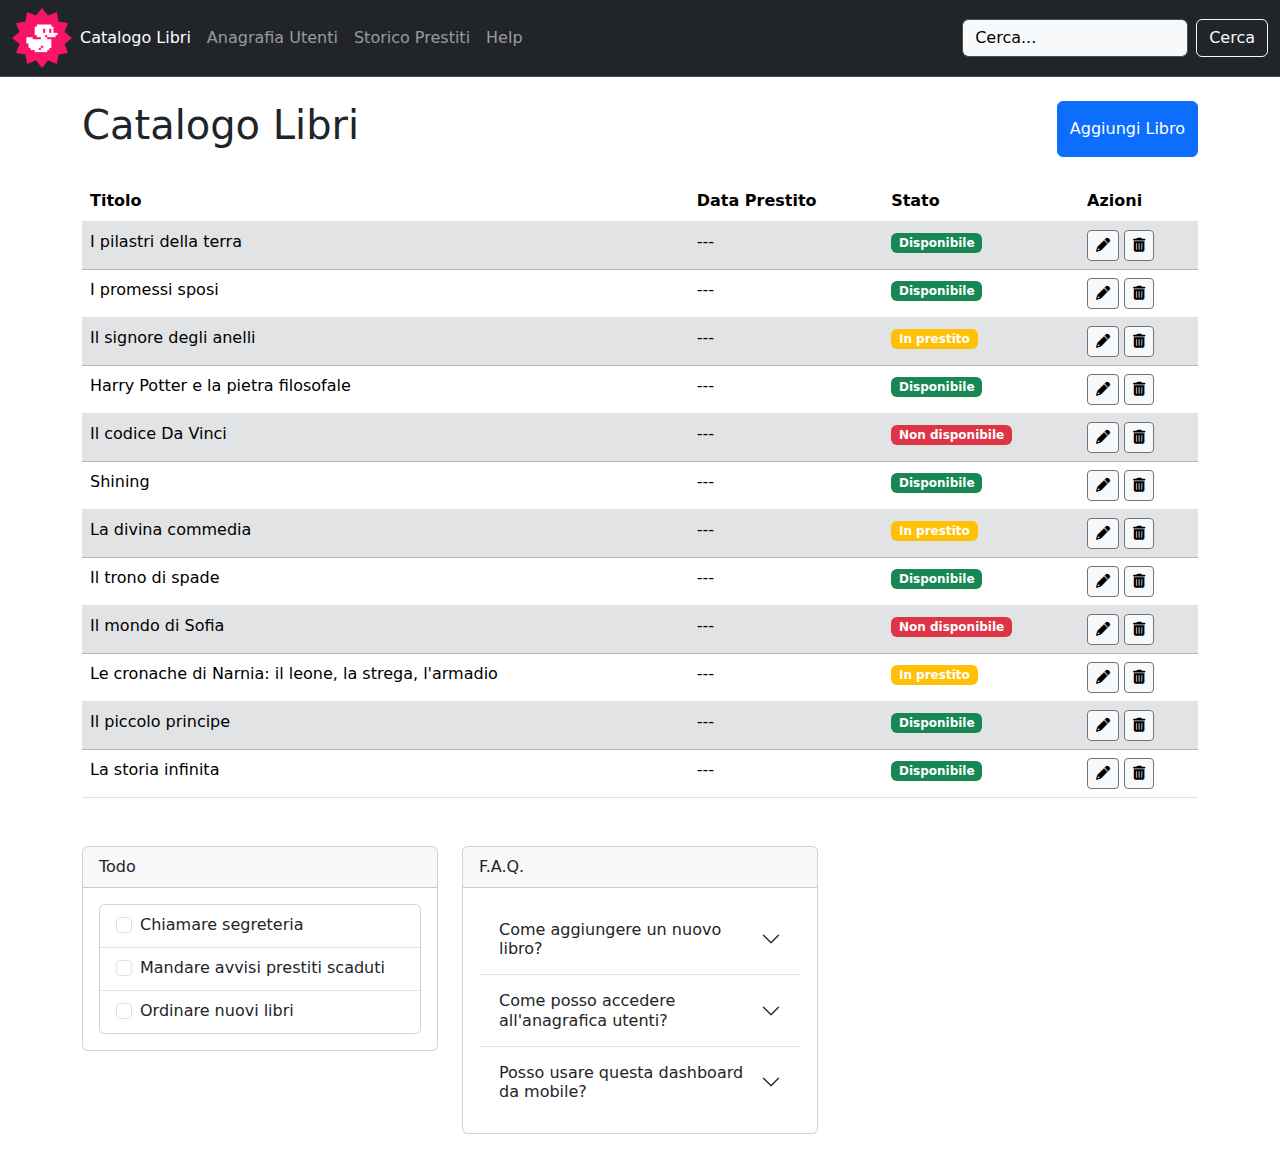
==== index.html @ 3b295811 "changed structure card" ====
<!doctype html>
<html lang="en">

<head>
  <!-- Impostazioni di base del documento HTML -->
  <meta charset="utf-8">
  <meta name="viewport" content="width=device-width, initial-scale=1">
  <link rel="icon" type="image/x-icon" href="/images/duck.png">
  <title>Dashboard</title>

  <!-- Importazione del foglio di stile di Bootstrap -->
  <link href="https://cdn.jsdelivr.net/npm/bootstrap@5.3.3/dist/css/bootstrap.min.css" rel="stylesheet"
    integrity="sha384-QWTKZyjpPEjISv5WaRU9OFeRpok6YctnYmDr5pNlyT2bRjXh0JMhjY6hW+ALEwIH" crossorigin="anonymous">

  <!-- Importazione di Font Awesome per le icone -->
  <link rel="stylesheet" href="https://cdnjs.cloudflare.com/ajax/libs/font-awesome/6.0.0-beta3/css/all.min.css">

  <!-- Importazione del foglio di stile personalizzato -->
  <link rel="stylesheet" href="css/style.css">
</head>


<body>

  <!-- Navbar con sfondo scuro e bordo inferiore -->
  <nav class="navbar navbar-expand-md bg-dark border-bottom border-body" data-bs-theme="dark">
    <div class="container-fluid">
      <!-- Logo -->
      <img src="images/duck.png" width="60" height="60">

      <!-- Bottone per il menu a tendina (visibile su dispositivi mobili) -->
      <button class="navbar-toggler" type="button" data-bs-toggle="collapse" data-bs-target="#navbarNavDropdown"
        aria-controls="navbarNavDropdown" aria-expanded="false" aria-label="Toggle navigation">
        <span class="navbar-toggler-icon"></span>
      </button>

      <!-- Contenuto della navbar -->
      <div class="collapse navbar-collapse" id="navbarNavDropdown">
        <ul class="navbar-nav me-auto">
          <!-- Link di navigazione -->
          <li class="nav-item">
            <a class="nav-link active" aria-current="page" href="#">Catalogo Libri</a>
          </li>
          <li class="nav-item">
            <a class="nav-link" href="#">Anagrafia Utenti</a>
          </li>
          <li class="nav-item">
            <a class="nav-link" href="#">Storico Prestiti</a>
          </li>
          <li class="nav-item">
            <a class="nav-link" href="#">Help</a>
          </li>
        </ul>

        <!-- Form di ricerca -->
        <form class="d-flex ms-auto" role="search">
          <input class="form-control me-2 bg-light" type="search" placeholder="Cerca..." aria-label="Search">
          <button class="btn btn-outline-light" type="submit">Cerca</button>
        </form>
      </div>
    </div>
  </nav>

  <!-- Contenitore principale -->
  <div class="container">
    <!-- Intestazione della pagina e pulsante "Aggiungi Libro" -->
    <div class="d-flex justify-content-between mt-4 mb-4">
      <h1>Catalogo Libri</h1>
      <button class="btn btn-primary">Aggiungi Libro</button>
    </div>

    <!-- Tabella dei libri -->
    <table class="table">
      <thead>
        <!-- Righe della tabella con i libri -->
        <tr>
          <th scope="col">Titolo</th>
          <th scope="col" class="d-none d-lg-table-cell">Data Prestito</th>
          <th scope="col">Stato</th>
          <th scope="col">Azioni</th>
        </tr>
      </thead>
      <tbody>
        <tr class="table-secondary">
          <td>I pilastri della terra</td>
          <td class="d-none d-lg-table-cell">---</td>
          <td><span class="badge text-bg-success">Disponibile</span></td>
          <td class="text-nowrap">
            <!-- Pulsanti di modifica e cancellazione -->
            <button class="btn btn-light btn-sm border border-secondary d-inline-block">
              <i class="fas fa-pencil-alt"></i>
            </button>
            <button class="btn btn-light btn-sm border border-secondary d-inline-block">
              <i class="fas fa-trash-alt"></i>
            </button>
          </td>
        </tr>
        <tr>
          <td>I promessi sposi</td>
          <td class="d-none d-lg-table-cell">---</td>
          <td><span class="badge text-bg-success">Disponibile</span></td>
          <td class="text-nowrap">
            <button class="btn btn-light btn-sm border border-secondary d-inline-block">
              <i class="fas fa-pencil-alt"></i>
            </button>
            <button class="btn btn-light btn-sm border border-secondary d-inline-block">
              <i class="fas fa-trash-alt"></i>
            </button>
          </td>
        </tr>
        <tr class="table-secondary">
          <td>Il signore degli anelli</td>
          <td class="d-none d-lg-table-cell">---</td>
          <td><span class="badge text-bg-warning text-white">In prestito</span></td>
          <td class="text-nowrap">
            <button class="btn btn-light btn-sm border border-secondary d-inline-block">
              <i class="fas fa-pencil-alt"></i>
            </button>
            <button class="btn btn-light btn-sm border border-secondary d-inline-block">
              <i class="fas fa-trash-alt"></i>
            </button>
          </td>
        </tr>
        <tr>
          <td>Harry Potter e la pietra filosofale</td>
          <td class="d-none d-lg-table-cell">---</td>
          <td><span class="badge text-bg-success">Disponibile</span></td>
          <td class="text-nowrap">
            <button class="btn btn-light btn-sm border border-secondary d-inline-block">
              <i class="fas fa-pencil-alt"></i>
            </button>
            <button class="btn btn-light btn-sm border border-secondary d-inline-block">
              <i class="fas fa-trash-alt"></i>
            </button>
          </td>
        </tr>
        <tr class="table-secondary">
          <td>Il codice Da Vinci</td>
          <td class="d-none d-lg-table-cell">---</td>
          <td><span class="badge text-bg-danger">Non disponibile</span></td>
          <td class="text-nowrap">
            <button class="btn btn-light btn-sm border border-secondary d-inline-block">
              <i class="fas fa-pencil-alt"></i>
            </button>
            <button class="btn btn-light btn-sm border border-secondary d-inline-block">
              <i class="fas fa-trash-alt"></i>
            </button>
          </td>
        </tr>
        <tr>
          <td>Shining</td>
          <td class="d-none d-lg-table-cell">---</td>
          <td><span class="badge text-bg-success">Disponibile</span></td>
          <td class="text-nowrap">
            <button class="btn btn-light btn-sm border border-secondary d-inline-block">
              <i class="fas fa-pencil-alt"></i>
            </button>
            <button class="btn btn-light btn-sm border border-secondary d-inline-block">
              <i class="fas fa-trash-alt"></i>
            </button>
          </td>
        </tr>
        <tr class="table-secondary">
          <td>La divina commedia</td>
          <td class="d-none d-lg-table-cell">---</td>
          <td><span class="badge text-bg-warning text-white">In prestito</span></td>
          <td class="text-nowrap">
            <button class="btn btn-light btn-sm border border-secondary d-inline-block">
              <i class="fas fa-pencil-alt"></i>
            </button>
            <button class="btn btn-light btn-sm border border-secondary d-inline-block">
              <i class="fas fa-trash-alt"></i>
            </button>
          </td>
        </tr>
        <tr>
          <td>Il trono di spade</td>
          <td class="d-none d-lg-table-cell">---</td>
          <td><span class="badge text-bg-success">Disponibile</span></td>
          <td class="text-nowrap">
            <button class="btn btn-light btn-sm border border-secondary d-inline-block">
              <i class="fas fa-pencil-alt"></i>
            </button>
            <button class="btn btn-light btn-sm border border-secondary d-inline-block">
              <i class="fas fa-trash-alt"></i>
            </button>
          </td>
        </tr>
        <tr class="table-secondary">
          <td>Il mondo di Sofia</td>
          <td class="d-none d-lg-table-cell">---</td>
          <td><span class="badge text-bg-danger">Non disponibile</span></td>
          <td class="text-nowrap">
            <button class="btn btn-light btn-sm border border-secondary d-inline-block">
              <i class="fas fa-pencil-alt"></i>
            </button>
            <button class="btn btn-light btn-sm border border-secondary d-inline-block">
              <i class="fas fa-trash-alt"></i>
            </button>
          </td>
        </tr>
        <tr>
          <td>Le cronache di Narnia: il leone, la strega, l'armadio</td>
          <td class="d-none d-lg-table-cell">---</td>
          <td><span class="badge text-bg-warning text-white">In prestito</span></td>
          <td class="text-nowrap">
            <button class="btn btn-light btn-sm border border-secondary d-inline-block">
              <i class="fas fa-pencil-alt"></i>
            </button>
            <button class="btn btn-light btn-sm border border-secondary d-inline-block">
              <i class="fas fa-trash-alt"></i>
            </button>
          </td>
        </tr>
        <tr class="table-secondary">
          <td>Il piccolo principe</td>
          <td class="d-none d-lg-table-cell">---</td>
          <td><span class="badge text-bg-success">Disponibile</span></td>
          <td class="text-nowrap">
            <button class="btn btn-light btn-sm border border-secondary d-inline-block">
              <i class="fas fa-pencil-alt"></i>
            </button>
            <button class="btn btn-light btn-sm border border-secondary d-inline-block">
              <i class="fas fa-trash-alt"></i>
            </button>
          </td>
        </tr>
        <tr>
          <td>La storia infinita</td>
          <td class="d-none d-lg-table-cell">---</td>
          <td><span class="badge text-bg-success">Disponibile</span></td>
          <td class="text-nowrap">
            <button class="btn btn-light btn-sm border border-secondary d-inline-block">
              <i class="fas fa-pencil-alt"></i>
            </button>
            <button class="btn btn-light btn-sm border border-secondary d-inline-block">
              <i class="fas fa-trash-alt"></i>
            </button>
          </td>
        </tr>
      </tbody>
    </table>
  </div>



  <div class="container mt-5">
    <div class="row">
      <div class="col-lg-4 mb-4"> <!-- Card 1 -->
        <div class="card">
          <div class="card-header">
            Todo
          </div>
          <div class="card-body">
            <div class="card">
              <ul class="list-group list-group-flush">
                <li class="list-group-item">
                  <div class="form-check">
                    <input class="form-check-input" type="checkbox" value="" id="todo1">
                    <label class="form-check-label" for="todo1">Chiamare segreteria</label>
                  </div>
                </li>
                <li class="list-group-item">
                  <div class="form-check">
                    <input class="form-check-input" type="checkbox" value="" id="todo2">
                    <label class="form-check-label" for="todo2">Mandare avvisi prestiti scaduti</label>
                  </div>
                </li>
                <li class="list-group-item">
                  <div class="form-check">
                    <input class="form-check-input" type="checkbox" value="" id="todo3">
                    <label class="form-check-label" for="todo3">Ordinare nuovi libri</label>
                  </div>
                </li>
              </ul>
            </div>
          </div>
        </div>
      </div>
      <div class="col-lg-4 mb-4"> <!-- Card 2 -->
        <div class="card">
          <div class="card-header">
            F.A.Q.
          </div>
          <div class="card-body">
            <div class="accordion accordion-flush" id="accordionFlushExample">
              <div class="accordion-item">
                <h2 class="accordion-header">
                  <button class="accordion-button collapsed" type="button" data-bs-toggle="collapse"
                    data-bs-target="#flush-collapseOne" aria-expanded="false" aria-controls="flush-collapseOne">
                    Come aggiungere un nuovo libro?
                  </button>
                </h2>
                <div id="flush-collapseOne" class="accordion-collapse collapse" data-bs-parent="#accordionFlushExample">
                  <div class="accordion-body">Lorem ipsum dolor sit amet consectetur adipisicing elit. Eveniet sed ullam
                    odio aliquid dolorum fugit. Reiciendis veniam doloremque nihil modi eos accusamus nisi obcaecati
                    alias,
                    animi eius laudantium consectetur et.
                  </div>
                </div>
              </div>
              <div class="accordion-item">
                <h2 class="accordion-header">
                  <button class="accordion-button collapsed" type="button" data-bs-toggle="collapse"
                    data-bs-target="#flush-collapseTwo" aria-expanded="false" aria-controls="flush-collapseTwo">
                    Come posso accedere all'anagrafica utenti?
                  </button>
                </h2>
                <div id="flush-collapseTwo" class="accordion-collapse collapse" data-bs-parent="#accordionFlushExample">
                  <div class="accordion-body">Lorem ipsum dolor sit amet consectetur adipisicing elit. Itaque architecto
                    at
                    fugit aliquid quia expedita velit iste repellendus quae, praesentium natus numquam, corrupti ipsum
                    cupiditate dolorum nostrum, provident ab sed?</div>
                </div>
              </div>
              <div class="accordion-item">
                <h2 class="accordion-header">
                  <button class="accordion-button collapsed" type="button" data-bs-toggle="collapse"
                    data-bs-target="#flush-collapseThree" aria-expanded="false" aria-controls="flush-collapseThree">
                    Posso usare questa dashboard da mobile?
                  </button>
                </h2>
                <div id="flush-collapseThree" class="accordion-collapse collapse"
                  data-bs-parent="#accordionFlushExample">
                  <div class="accordion-body">Lorem ipsum dolor sit amet consectetur adipisicing elit. Cupiditate eius,
                    dolore, ex debitis, quo perferendis nisi molestias iste accusantium asperiores optio? Voluptates
                    enim
                    laboriosam expedita. Ratione sapiente ut recusandae sit!
                  </div>
                </div>
              </div>
            </div>
          </div>
        </div>
      </div>
    </div>
  </div>



  <!-- Importazione del bundle JavaScript di Bootstrap -->
  <script src="https://cdn.jsdelivr.net/npm/bootstrap@5.3.3/dist/js/bootstrap.bundle.min.js"
    integrity="sha384-YvpcrYf0tY3lHB60NNkmXc5s9fDVZLESaAA55NDzOxhy9GkcIdslK1eN7N6jIeHz"
    crossorigin="anonymous"></script>
</body>

</html>
---- css/style.css ----
::placeholder {
  color: black !important;
}
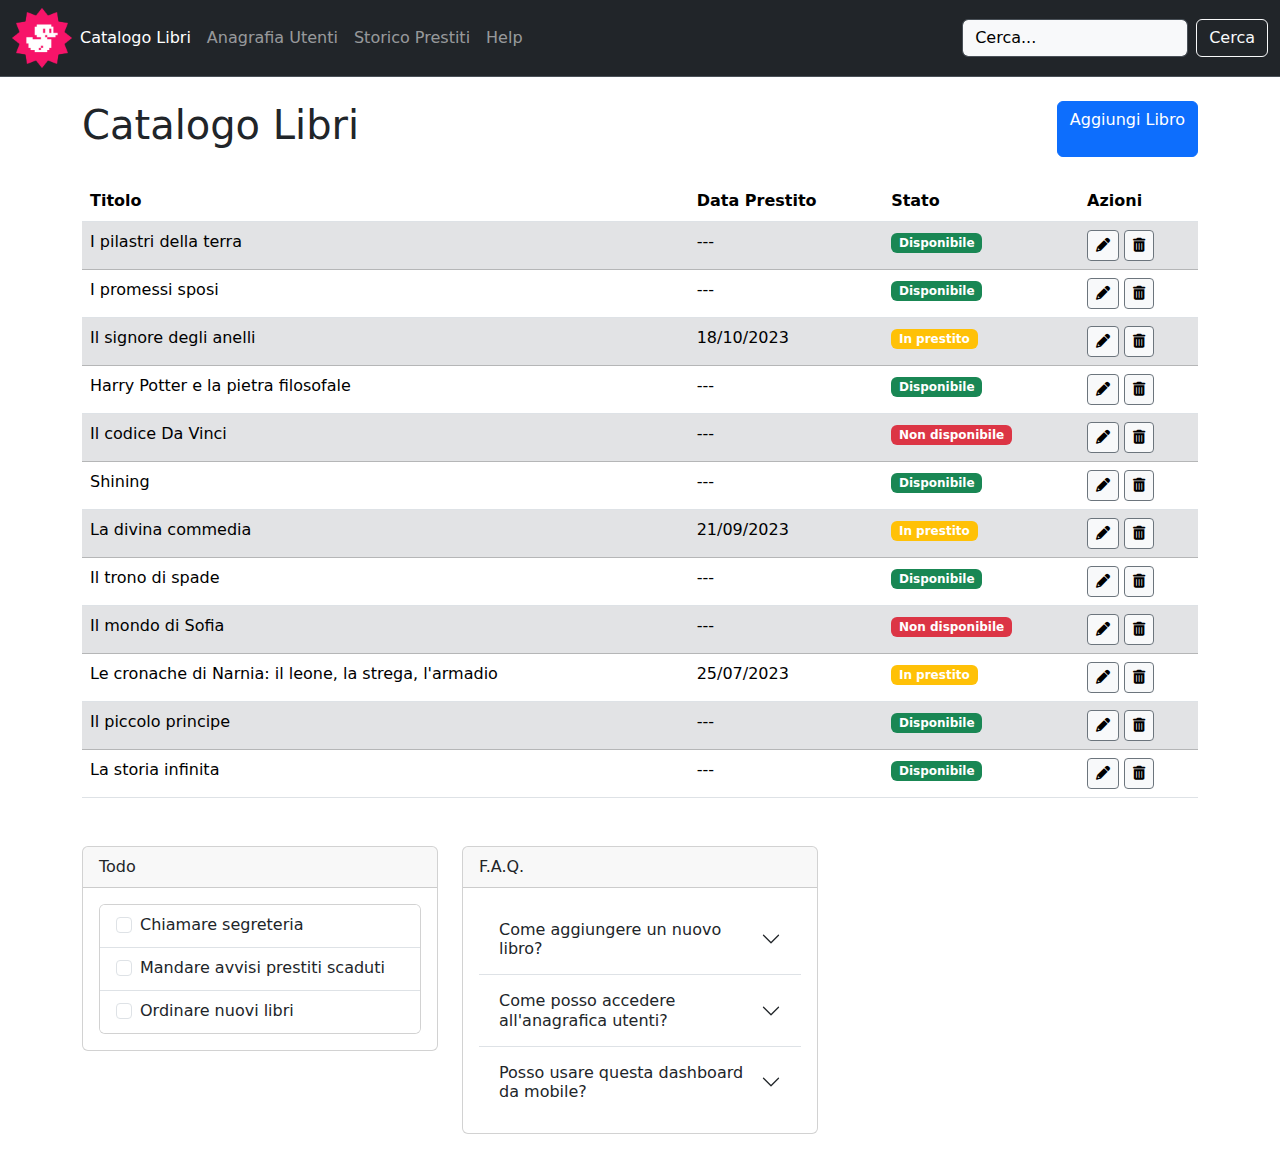
==== commit 354fdf93: "add new page, add data table" ====
--- a/index.html
+++ b/index.html
@@ -66,7 +66,8 @@
     <!-- Intestazione della pagina e pulsante "Aggiungi Libro" -->
     <div class="d-flex justify-content-between mt-4 mb-4">
       <h1>Catalogo Libri</h1>
-      <button class="btn btn-primary">Aggiungi Libro</button>
+      <a href="pages/new_book.html" class="btn btn-primary">Aggiungi Libro</a>
+
     </div>
 
     <!-- Tabella dei libri -->
@@ -110,7 +111,7 @@
         </tr>
         <tr class="table-secondary">
           <td>Il signore degli anelli</td>
-          <td class="d-none d-lg-table-cell">---</td>
+          <td class="d-none d-lg-table-cell">18/10/2023</td>
           <td><span class="badge text-bg-warning text-white">In prestito</span></td>
           <td class="text-nowrap">
             <button class="btn btn-light btn-sm border border-secondary d-inline-block">
@@ -162,7 +163,7 @@
         </tr>
         <tr class="table-secondary">
           <td>La divina commedia</td>
-          <td class="d-none d-lg-table-cell">---</td>
+          <td class="d-none d-lg-table-cell">21/09/2023</td>
           <td><span class="badge text-bg-warning text-white">In prestito</span></td>
           <td class="text-nowrap">
             <button class="btn btn-light btn-sm border border-secondary d-inline-block">
@@ -201,7 +202,7 @@
         </tr>
         <tr>
           <td>Le cronache di Narnia: il leone, la strega, l'armadio</td>
-          <td class="d-none d-lg-table-cell">---</td>
+          <td class="d-none d-lg-table-cell">25/07/2023</td>
           <td><span class="badge text-bg-warning text-white">In prestito</span></td>
           <td class="text-nowrap">
             <button class="btn btn-light btn-sm border border-secondary d-inline-block">
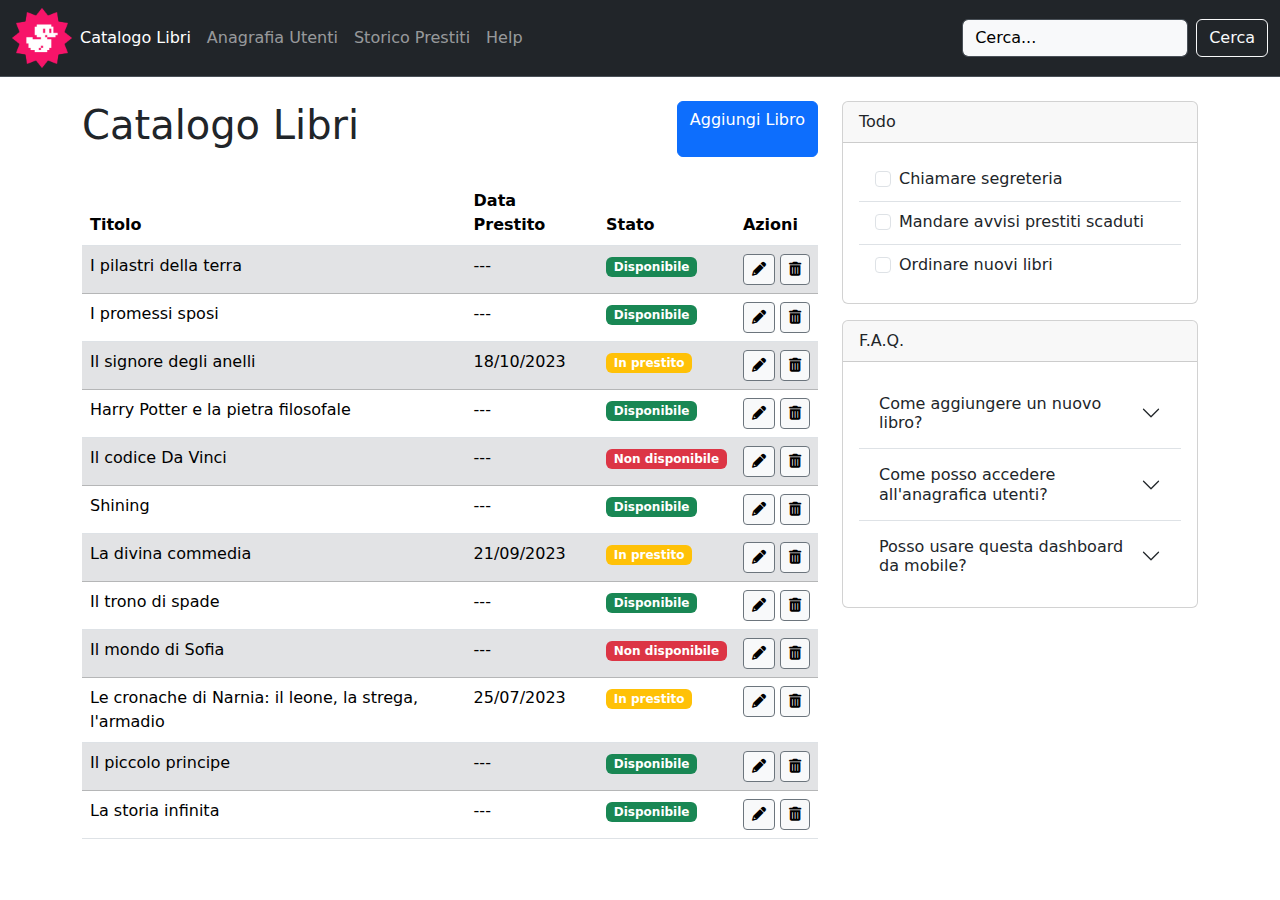
==== commit 83b255a3: "homepage finished" ====
--- a/index.html
+++ b/index.html
@@ -63,226 +63,222 @@
 
   <!-- Contenitore principale -->
   <div class="container">
-    <!-- Intestazione della pagina e pulsante "Aggiungi Libro" -->
-    <div class="d-flex justify-content-between mt-4 mb-4">
-      <h1>Catalogo Libri</h1>
-      <a href="pages/new_book.html" class="btn btn-primary">Aggiungi Libro</a>
-
-    </div>
-
-    <!-- Tabella dei libri -->
-    <table class="table">
-      <thead>
-        <!-- Righe della tabella con i libri -->
-        <tr>
-          <th scope="col">Titolo</th>
-          <th scope="col" class="d-none d-lg-table-cell">Data Prestito</th>
-          <th scope="col">Stato</th>
-          <th scope="col">Azioni</th>
-        </tr>
-      </thead>
-      <tbody>
-        <tr class="table-secondary">
-          <td>I pilastri della terra</td>
-          <td class="d-none d-lg-table-cell">---</td>
-          <td><span class="badge text-bg-success">Disponibile</span></td>
-          <td class="text-nowrap">
-            <!-- Pulsanti di modifica e cancellazione -->
-            <button class="btn btn-light btn-sm border border-secondary d-inline-block">
-              <i class="fas fa-pencil-alt"></i>
-            </button>
-            <button class="btn btn-light btn-sm border border-secondary d-inline-block">
-              <i class="fas fa-trash-alt"></i>
-            </button>
-          </td>
-        </tr>
-        <tr>
-          <td>I promessi sposi</td>
-          <td class="d-none d-lg-table-cell">---</td>
-          <td><span class="badge text-bg-success">Disponibile</span></td>
-          <td class="text-nowrap">
-            <button class="btn btn-light btn-sm border border-secondary d-inline-block">
-              <i class="fas fa-pencil-alt"></i>
-            </button>
-            <button class="btn btn-light btn-sm border border-secondary d-inline-block">
-              <i class="fas fa-trash-alt"></i>
-            </button>
-          </td>
-        </tr>
-        <tr class="table-secondary">
-          <td>Il signore degli anelli</td>
-          <td class="d-none d-lg-table-cell">18/10/2023</td>
-          <td><span class="badge text-bg-warning text-white">In prestito</span></td>
-          <td class="text-nowrap">
-            <button class="btn btn-light btn-sm border border-secondary d-inline-block">
-              <i class="fas fa-pencil-alt"></i>
-            </button>
-            <button class="btn btn-light btn-sm border border-secondary d-inline-block">
-              <i class="fas fa-trash-alt"></i>
-            </button>
-          </td>
-        </tr>
-        <tr>
-          <td>Harry Potter e la pietra filosofale</td>
-          <td class="d-none d-lg-table-cell">---</td>
-          <td><span class="badge text-bg-success">Disponibile</span></td>
-          <td class="text-nowrap">
-            <button class="btn btn-light btn-sm border border-secondary d-inline-block">
-              <i class="fas fa-pencil-alt"></i>
-            </button>
-            <button class="btn btn-light btn-sm border border-secondary d-inline-block">
-              <i class="fas fa-trash-alt"></i>
-            </button>
-          </td>
-        </tr>
-        <tr class="table-secondary">
-          <td>Il codice Da Vinci</td>
-          <td class="d-none d-lg-table-cell">---</td>
-          <td><span class="badge text-bg-danger">Non disponibile</span></td>
-          <td class="text-nowrap">
-            <button class="btn btn-light btn-sm border border-secondary d-inline-block">
-              <i class="fas fa-pencil-alt"></i>
-            </button>
-            <button class="btn btn-light btn-sm border border-secondary d-inline-block">
-              <i class="fas fa-trash-alt"></i>
-            </button>
-          </td>
-        </tr>
-        <tr>
-          <td>Shining</td>
-          <td class="d-none d-lg-table-cell">---</td>
-          <td><span class="badge text-bg-success">Disponibile</span></td>
-          <td class="text-nowrap">
-            <button class="btn btn-light btn-sm border border-secondary d-inline-block">
-              <i class="fas fa-pencil-alt"></i>
-            </button>
-            <button class="btn btn-light btn-sm border border-secondary d-inline-block">
-              <i class="fas fa-trash-alt"></i>
-            </button>
-          </td>
-        </tr>
-        <tr class="table-secondary">
-          <td>La divina commedia</td>
-          <td class="d-none d-lg-table-cell">21/09/2023</td>
-          <td><span class="badge text-bg-warning text-white">In prestito</span></td>
-          <td class="text-nowrap">
-            <button class="btn btn-light btn-sm border border-secondary d-inline-block">
-              <i class="fas fa-pencil-alt"></i>
-            </button>
-            <button class="btn btn-light btn-sm border border-secondary d-inline-block">
-              <i class="fas fa-trash-alt"></i>
-            </button>
-          </td>
-        </tr>
-        <tr>
-          <td>Il trono di spade</td>
-          <td class="d-none d-lg-table-cell">---</td>
-          <td><span class="badge text-bg-success">Disponibile</span></td>
-          <td class="text-nowrap">
-            <button class="btn btn-light btn-sm border border-secondary d-inline-block">
-              <i class="fas fa-pencil-alt"></i>
-            </button>
-            <button class="btn btn-light btn-sm border border-secondary d-inline-block">
-              <i class="fas fa-trash-alt"></i>
-            </button>
-          </td>
-        </tr>
-        <tr class="table-secondary">
-          <td>Il mondo di Sofia</td>
-          <td class="d-none d-lg-table-cell">---</td>
-          <td><span class="badge text-bg-danger">Non disponibile</span></td>
-          <td class="text-nowrap">
-            <button class="btn btn-light btn-sm border border-secondary d-inline-block">
-              <i class="fas fa-pencil-alt"></i>
-            </button>
-            <button class="btn btn-light btn-sm border border-secondary d-inline-block">
-              <i class="fas fa-trash-alt"></i>
-            </button>
-          </td>
-        </tr>
-        <tr>
-          <td>Le cronache di Narnia: il leone, la strega, l'armadio</td>
-          <td class="d-none d-lg-table-cell">25/07/2023</td>
-          <td><span class="badge text-bg-warning text-white">In prestito</span></td>
-          <td class="text-nowrap">
-            <button class="btn btn-light btn-sm border border-secondary d-inline-block">
-              <i class="fas fa-pencil-alt"></i>
-            </button>
-            <button class="btn btn-light btn-sm border border-secondary d-inline-block">
-              <i class="fas fa-trash-alt"></i>
-            </button>
-          </td>
-        </tr>
-        <tr class="table-secondary">
-          <td>Il piccolo principe</td>
-          <td class="d-none d-lg-table-cell">---</td>
-          <td><span class="badge text-bg-success">Disponibile</span></td>
-          <td class="text-nowrap">
-            <button class="btn btn-light btn-sm border border-secondary d-inline-block">
-              <i class="fas fa-pencil-alt"></i>
-            </button>
-            <button class="btn btn-light btn-sm border border-secondary d-inline-block">
-              <i class="fas fa-trash-alt"></i>
-            </button>
-          </td>
-        </tr>
-        <tr>
-          <td>La storia infinita</td>
-          <td class="d-none d-lg-table-cell">---</td>
-          <td><span class="badge text-bg-success">Disponibile</span></td>
-          <td class="text-nowrap">
-            <button class="btn btn-light btn-sm border border-secondary d-inline-block">
-              <i class="fas fa-pencil-alt"></i>
-            </button>
-            <button class="btn btn-light btn-sm border border-secondary d-inline-block">
-              <i class="fas fa-trash-alt"></i>
-            </button>
-          </td>
-        </tr>
-      </tbody>
-    </table>
-  </div>
-
-
-
-  <div class="container mt-5">
+
+    <!-- Righe di colonna per la tabella e le card -->
     <div class="row">
-      <div class="col-lg-4 mb-4"> <!-- Card 1 -->
-        <div class="card">
-          <div class="card-header">
-            Todo
-          </div>
+
+
+      <!-- Colonna per la tabella -->
+      <div class="col-lg-8">
+        <!-- Intestazione della pagina e pulsante "Aggiungi Libro" -->
+        <div class="d-flex justify-content-between mt-4 mb-4">
+          <h1>Catalogo Libri</h1>
+          <a href="pages/new_book.html" class="btn btn-primary">Aggiungi Libro</a>
+        </div>
+        <table class="table">
+          <thead>
+            <!-- Righe della tabella con i libri -->
+            <tr>
+              <th scope="col">Titolo</th>
+              <th scope="col" class="d-none d-lg-table-cell">Data Prestito</th>
+              <th scope="col">Stato</th>
+              <th scope="col">Azioni</th>
+            </tr>
+          </thead>
+          <tbody>
+            <tr class="table-secondary">
+              <td>I pilastri della terra</td>
+              <td class="d-none d-lg-table-cell">---</td>
+              <td><span class="badge text-bg-success">Disponibile</span></td>
+              <td class="text-nowrap">
+                <!-- Pulsanti di modifica e cancellazione -->
+                <button class="btn btn-light btn-sm border border-secondary d-inline-block">
+                  <i class="fas fa-pencil-alt"></i>
+                </button>
+                <button class="btn btn-light btn-sm border border-secondary d-inline-block">
+                  <i class="fas fa-trash-alt"></i>
+                </button>
+              </td>
+            </tr>
+            <tr>
+              <td>I promessi sposi</td>
+              <td class="d-none d-lg-table-cell">---</td>
+              <td><span class="badge text-bg-success">Disponibile</span></td>
+              <td class="text-nowrap">
+                <button class="btn btn-light btn-sm border border-secondary d-inline-block">
+                  <i class="fas fa-pencil-alt"></i>
+                </button>
+                <button class="btn btn-light btn-sm border border-secondary d-inline-block">
+                  <i class="fas fa-trash-alt"></i>
+                </button>
+              </td>
+            </tr>
+            <tr class="table-secondary">
+              <td>Il signore degli anelli</td>
+              <td class="d-none d-lg-table-cell">18/10/2023</td>
+              <td><span class="badge text-bg-warning text-white">In prestito</span></td>
+              <td class="text-nowrap">
+                <button class="btn btn-light btn-sm border border-secondary d-inline-block">
+                  <i class="fas fa-pencil-alt"></i>
+                </button>
+                <button class="btn btn-light btn-sm border border-secondary d-inline-block">
+                  <i class="fas fa-trash-alt"></i>
+                </button>
+              </td>
+            </tr>
+            <tr>
+              <td>Harry Potter e la pietra filosofale</td>
+              <td class="d-none d-lg-table-cell">---</td>
+              <td><span class="badge text-bg-success">Disponibile</span></td>
+              <td class="text-nowrap">
+                <button class="btn btn-light btn-sm border border-secondary d-inline-block">
+                  <i class="fas fa-pencil-alt"></i>
+                </button>
+                <button class="btn btn-light btn-sm border border-secondary d-inline-block">
+                  <i class="fas fa-trash-alt"></i>
+                </button>
+              </td>
+            </tr>
+            <tr class="table-secondary">
+              <td>Il codice Da Vinci</td>
+              <td class="d-none d-lg-table-cell">---</td>
+              <td><span class="badge text-bg-danger">Non disponibile</span></td>
+              <td class="text-nowrap">
+                <button class="btn btn-light btn-sm border border-secondary d-inline-block">
+                  <i class="fas fa-pencil-alt"></i>
+                </button>
+                <button class="btn btn-light btn-sm border border-secondary d-inline-block">
+                  <i class="fas fa-trash-alt"></i>
+                </button>
+              </td>
+            </tr>
+            <tr>
+              <td>Shining</td>
+              <td class="d-none d-lg-table-cell">---</td>
+              <td><span class="badge text-bg-success">Disponibile</span></td>
+              <td class="text-nowrap">
+                <button class="btn btn-light btn-sm border border-secondary d-inline-block">
+                  <i class="fas fa-pencil-alt"></i>
+                </button>
+                <button class="btn btn-light btn-sm border border-secondary d-inline-block">
+                  <i class="fas fa-trash-alt"></i>
+                </button>
+              </td>
+            </tr>
+            <tr class="table-secondary">
+              <td>La divina commedia</td>
+              <td class="d-none d-lg-table-cell">21/09/2023</td>
+              <td><span class="badge text-bg-warning text-white">In prestito</span></td>
+              <td class="text-nowrap">
+                <button class="btn btn-light btn-sm border border-secondary d-inline-block">
+                  <i class="fas fa-pencil-alt"></i>
+                </button>
+                <button class="btn btn-light btn-sm border border-secondary d-inline-block">
+                  <i class="fas fa-trash-alt"></i>
+                </button>
+              </td>
+            </tr>
+            <tr>
+              <td>Il trono di spade</td>
+              <td class="d-none d-lg-table-cell">---</td>
+              <td><span class="badge text-bg-success">Disponibile</span></td>
+              <td class="text-nowrap">
+                <button class="btn btn-light btn-sm border border-secondary d-inline-block">
+                  <i class="fas fa-pencil-alt"></i>
+                </button>
+                <button class="btn btn-light btn-sm border border-secondary d-inline-block">
+                  <i class="fas fa-trash-alt"></i>
+                </button>
+              </td>
+            </tr>
+            <tr class="table-secondary">
+              <td>Il mondo di Sofia</td>
+              <td class="d-none d-lg-table-cell">---</td>
+              <td><span class="badge text-bg-danger">Non disponibile</span></td>
+              <td class="text-nowrap">
+                <button class="btn btn-light btn-sm border border-secondary d-inline-block">
+                  <i class="fas fa-pencil-alt"></i>
+                </button>
+                <button class="btn btn-light btn-sm border border-secondary d-inline-block">
+                  <i class="fas fa-trash-alt"></i>
+                </button>
+              </td>
+            </tr>
+            <tr>
+              <td>Le cronache di Narnia: il leone, la strega, l'armadio</td>
+              <td class="d-none d-lg-table-cell">25/07/2023</td>
+              <td><span class="badge text-bg-warning text-white">In prestito</span></td>
+              <td class="text-nowrap">
+                <button class="btn btn-light btn-sm border border-secondary d-inline-block">
+                  <i class="fas fa-pencil-alt"></i>
+                </button>
+                <button class="btn btn-light btn-sm border border-secondary d-inline-block">
+                  <i class="fas fa-trash-alt"></i>
+                </button>
+              </td>
+            </tr>
+            <tr class="table-secondary">
+              <td>Il piccolo principe</td>
+              <td class="d-none d-lg-table-cell">---</td>
+              <td><span class="badge text-bg-success">Disponibile</span></td>
+              <td class="text-nowrap">
+                <button class="btn btn-light btn-sm border border-secondary d-inline-block">
+                  <i class="fas fa-pencil-alt"></i>
+                </button>
+                <button class="btn btn-light btn-sm border border-secondary d-inline-block">
+                  <i class="fas fa-trash-alt"></i>
+                </button>
+              </td>
+            </tr>
+            <tr>
+              <td>La storia infinita</td>
+              <td class="d-none d-lg-table-cell">---</td>
+              <td><span class="badge text-bg-success">Disponibile</span></td>
+              <td class="text-nowrap">
+                <button class="btn btn-light btn-sm border border-secondary d-inline-block">
+                  <i class="fas fa-pencil-alt"></i>
+                </button>
+                <button class="btn btn-light btn-sm border border-secondary d-inline-block">
+                  <i class="fas fa-trash-alt"></i>
+                </button>
+              </td>
+            </tr>
+          </tbody>
+        </table>
+      </div>
+
+      <!-- Colonna per le card -->
+      <div class="col-lg-4 mt-4">
+        <!-- Prima card -->
+        <div class="card mb-3">
+          <div class="card-header">Todo</div>
           <div class="card-body">
-            <div class="card">
-              <ul class="list-group list-group-flush">
-                <li class="list-group-item">
-                  <div class="form-check">
-                    <input class="form-check-input" type="checkbox" value="" id="todo1">
-                    <label class="form-check-label" for="todo1">Chiamare segreteria</label>
-                  </div>
-                </li>
-                <li class="list-group-item">
-                  <div class="form-check">
-                    <input class="form-check-input" type="checkbox" value="" id="todo2">
-                    <label class="form-check-label" for="todo2">Mandare avvisi prestiti scaduti</label>
-                  </div>
-                </li>
-                <li class="list-group-item">
-                  <div class="form-check">
-                    <input class="form-check-input" type="checkbox" value="" id="todo3">
-                    <label class="form-check-label" for="todo3">Ordinare nuovi libri</label>
-                  </div>
-                </li>
-              </ul>
-            </div>
+            <ul class="list-group list-group-flush">
+              <li class="list-group-item">
+                <div class="form-check">
+                  <input class="form-check-input" type="checkbox" value="" id="todo1">
+                  <label class="form-check-label" for="todo1">Chiamare segreteria</label>
+                </div>
+              </li>
+              <li class="list-group-item">
+                <div class="form-check">
+                  <input class="form-check-input" type="checkbox" value="" id="todo2">
+                  <label class="form-check-label" for="todo2">Mandare avvisi prestiti scaduti</label>
+                </div>
+              </li>
+              <li class="list-group-item">
+                <div class="form-check">
+                  <input class="form-check-input" type="checkbox" value="" id="todo3">
+                  <label class="form-check-label" for="todo3">Ordinare nuovi libri</label>
+                </div>
+              </li>
+            </ul>
           </div>
         </div>
-      </div>
-      <div class="col-lg-4 mb-4"> <!-- Card 2 -->
+
+        <!-- Seconda card -->
         <div class="card">
-          <div class="card-header">
-            F.A.Q.
-          </div>
+          <div class="card-header">F.A.Q.</div>
           <div class="card-body">
             <div class="accordion accordion-flush" id="accordionFlushExample">
               <div class="accordion-item">
@@ -339,6 +335,8 @@
 
 
 
+
+
   <!-- Importazione del bundle JavaScript di Bootstrap -->
   <script src="https://cdn.jsdelivr.net/npm/bootstrap@5.3.3/dist/js/bootstrap.bundle.min.js"
     integrity="sha384-YvpcrYf0tY3lHB60NNkmXc5s9fDVZLESaAA55NDzOxhy9GkcIdslK1eN7N6jIeHz"
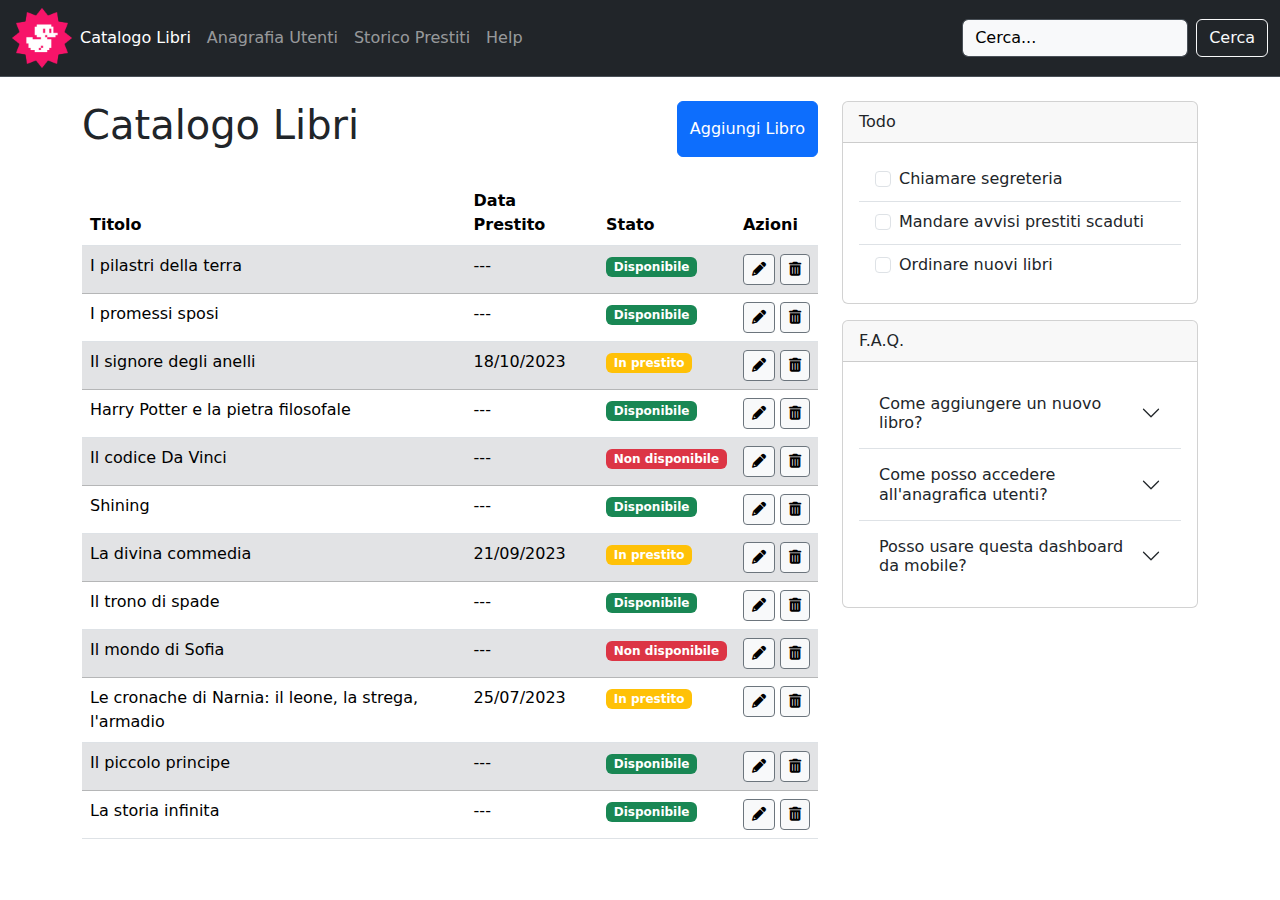
==== commit 0b9fdc0a: "fixed button" ====
--- a/index.html
+++ b/index.html
@@ -73,7 +73,10 @@
         <!-- Intestazione della pagina e pulsante "Aggiungi Libro" -->
         <div class="d-flex justify-content-between mt-4 mb-4">
           <h1>Catalogo Libri</h1>
-          <a href="pages/new_book.html" class="btn btn-primary">Aggiungi Libro</a>
+          <a href="pages/new_book.html" class="btn btn-primary d-flex align-items-center justify-content-center ">
+            Aggiungi Libro
+          </a>
+
         </div>
         <table class="table">
           <thead>
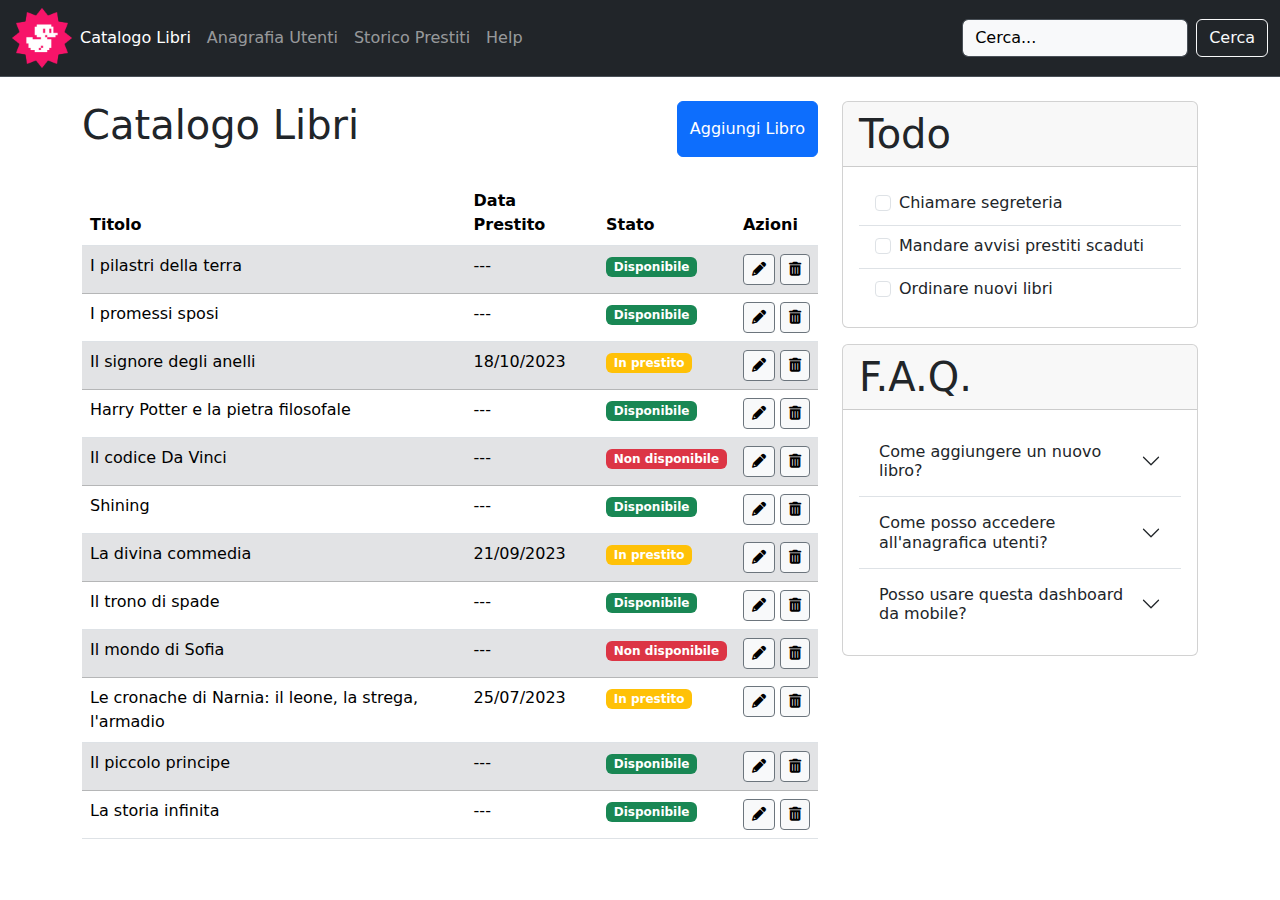
==== commit 4f2f91f0: "add forms" ====
--- a/index.html
+++ b/index.html
@@ -254,7 +254,7 @@
       <div class="col-lg-4 mt-4">
         <!-- Prima card -->
         <div class="card mb-3">
-          <div class="card-header">Todo</div>
+          <div class="card-header display-6">Todo</div>
           <div class="card-body">
             <ul class="list-group list-group-flush">
               <li class="list-group-item">
@@ -281,7 +281,7 @@
 
         <!-- Seconda card -->
         <div class="card">
-          <div class="card-header">F.A.Q.</div>
+          <div class="card-header display-6">F.A.Q.</div>
           <div class="card-body">
             <div class="accordion accordion-flush" id="accordionFlushExample">
               <div class="accordion-item">
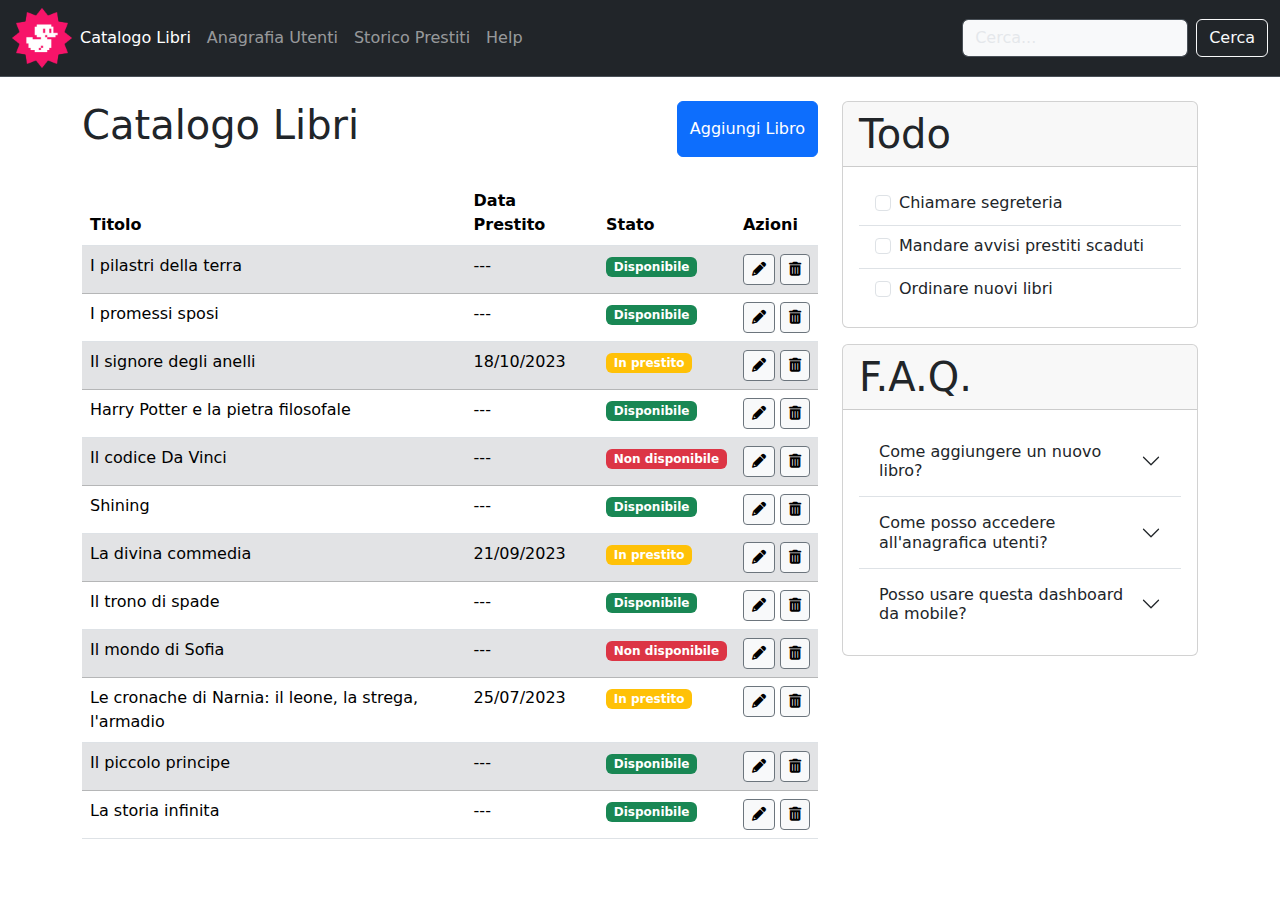
==== commit 8b59bb06: "sticky-top" ====
--- a/index.html
+++ b/index.html
@@ -23,10 +23,13 @@
 <body>
 
   <!-- Navbar con sfondo scuro e bordo inferiore -->
-  <nav class="navbar navbar-expand-md bg-dark border-bottom border-body" data-bs-theme="dark">
+  <nav class="navbar navbar-expand-md bg-dark border-bottom border-body sticky-top" data-bs-theme="dark">
     <div class="container-fluid">
       <!-- Logo -->
-      <img src="images/duck.png" width="60" height="60">
+      <a href="index.html">
+        <img src="images/duck.png" width="60" height="60">
+      </a>
+
 
       <!-- Bottone per il menu a tendina (visibile su dispositivi mobili) -->
       <button class="navbar-toggler" type="button" data-bs-toggle="collapse" data-bs-target="#navbarNavDropdown"
